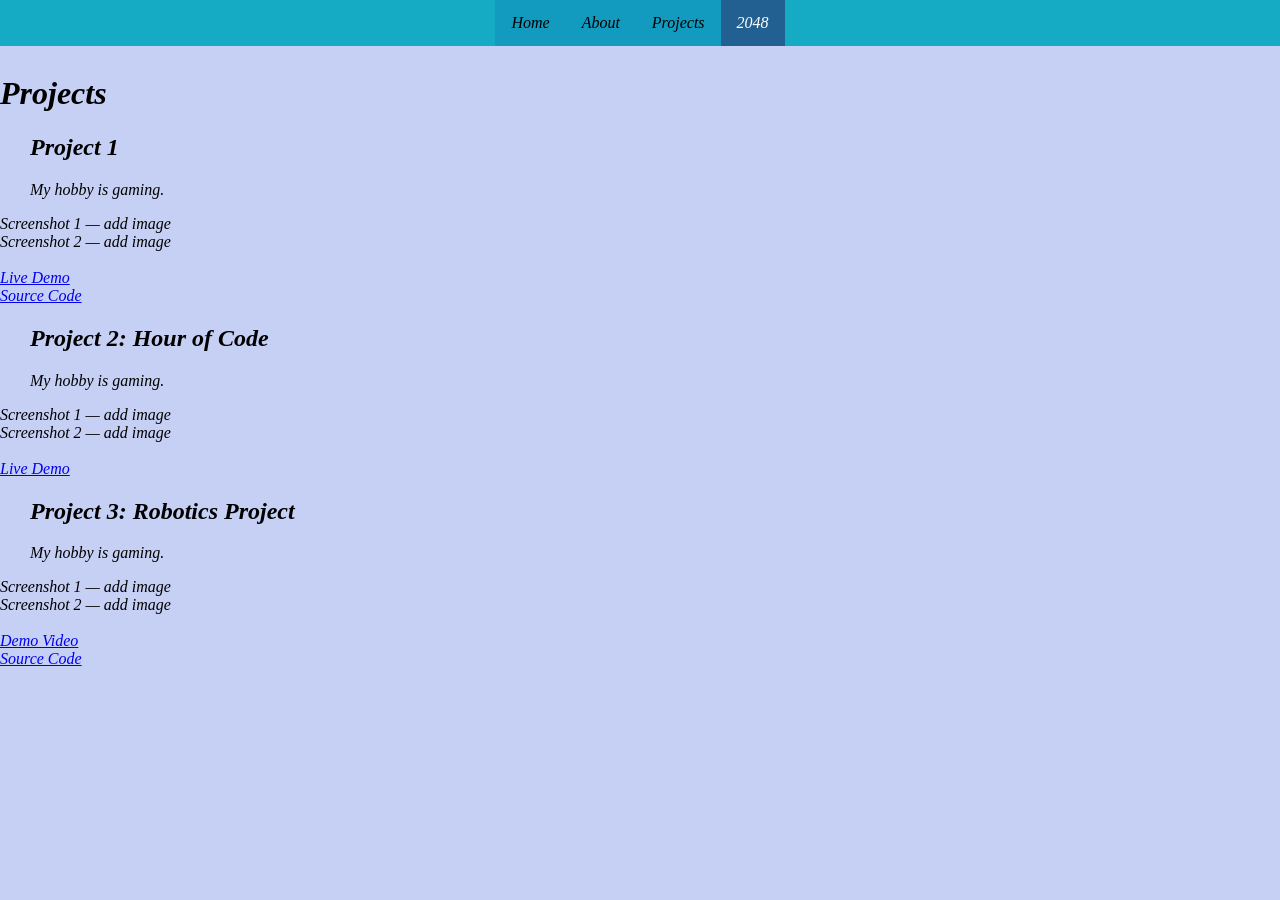
==== 2048.html @ 8c9a38ee "css shit" ====
<!DOCTYPE html>
<html>

    <head>
        <title>Projects</title>
        <meta charset="UTF-8">
        <link rel="icon" type="image/x-icon" href="./icons/2048.ico">
        <link rel="stylesheet" href="./css/2048.css">
    </head>

    <body>
        <ul class="navigation">
            <li><a href="index.html">Home</a></li>
            <li><a href="about.html">About</a></li>
            <li><a href="projects.html">Projects</a></li>
            <li><a class="active" href="2048.html">2048</a></li>
        </ul>

        <br>
        <br>
        <br>

        <h1 class="container">Projects</h1>
 
        <h2 class="container">Project 1</h2>
            <p class="container">My hobby is gaming. </p> 
            <div class="image">Screenshot 1 — add image</div>
            <div class="image">Screenshot 2 — add image</div>
            
        <br>
            
        <a href="https://az.linkedin.com/in/turkan-hajiyeva-6b5b5021a" target="_blank"> Live Demo </a>
        
        <br>
        
        <a href="https://az.linkedin.com/in/turkan-hajiyeva-6b5b5021a" target="_blank"> Source Code </a>


        <h2 class="container">Project 2: Hour of Code</h2>
           <p class="container">My hobby is gaming. </p> 
            <div class="image">Screenshot 1 — add image</div>
            <div class="image">Screenshot 2 — add image</div>
            
        <br>
            
        <a href="https://az.linkedin.com/in/turkan-hajiyeva-6b5b5021a" target="_blank"> Live Demo </a>
        
        <br>
        
        <h2 class="container">Project 3: Robotics Project</h2>
            <p class="container">My hobby is gaming. </p> 
            <div class="image">Screenshot 1 — add image</div>
            <div class="image">Screenshot 2 — add image</div>
            
        <br>
            
        <a href="https://az.linkedin.com/in/turkan-hajiyeva-6b5b5021a" target="_blank"> Demo Video </a>
        
        <br>
        
        <a href="https://az.linkedin.com/in/turkan-hajiyeva-6b5b5021a" target="_blank"> Source Code </a>
  
        <br>

        <br>


    </body>
</html>
---- css/2048.css ----
body {
    background-color: #c6d0f5;
    padding:0;
    font-style: italic;
    margin:0;
    background-image: url(https://preview.colorkit.co/color/add8e6.png?static=true);
    background-size: 1560PX;
}

hr {
    width: 50%;
    border-top: 5px dotted;
}

div.container img.container {
    border-radius: 50%;
    max-width: 100%;
    max-height:100%;
    float: left;    /* The element floats to the left of its container */
    margin-left: 200px;
    margin-right: 20px;
}

div.container img.container:hover {
    width: 220px;
    height: 220px;
    transform: scale(1.1);  /* transform: scale(x,y) defines a 2D scale transformation */
}

ul {
    list-style-type: disc;
    margin-left: 30px;
}


p {
    margin-left: 30px;
}

h2 {
    margin-left: 30px;
}

h3 {
    margin-left: 30px;
}


ul.navigation {
    display:flex;
    justify-content: center;
    position: fixed;
    top: 0;
    width: 100vw; 
    margin: 0;
    list-style-type: none;
    background-color: rgb(22, 171, 197);
    padding: 0;
}

ul.navigation li {
    background-color: rgb(19, 154, 191);
    float: left;
}

ul.navigation li a {
    display: block;
    color: black;
    text-align: center;
    padding: 14px 16px;
    text-decoration: none;
}

ul.navigation a:hover:not(.active) {
    background-color: rgb(34, 146, 177);
    color: rgb(1, 95, 196);
}

ul.navigation a.active {
    color: white;
}

.active {
    background-color: rgb(35, 96, 146);
}
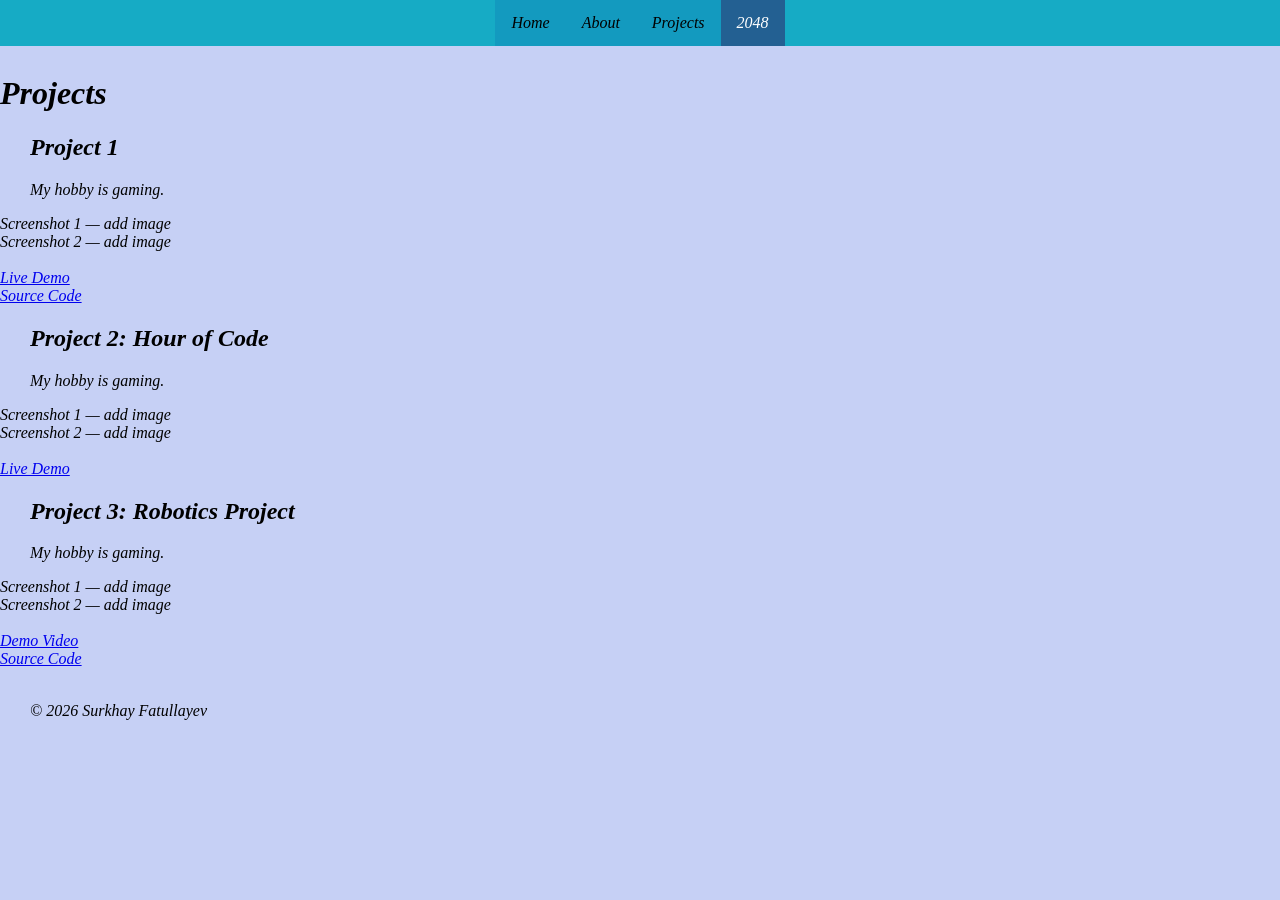
==== commit b855ce6f: "footer" ====
--- a/2048.html
+++ b/2048.html
@@ -64,6 +64,10 @@
 
         <br>
 
+        <footer>
+            <p class="footer-copy">&copy; 2026 Surkhay Fatullayev</p>
+        </footer>
+
 
     </body>
 </html>
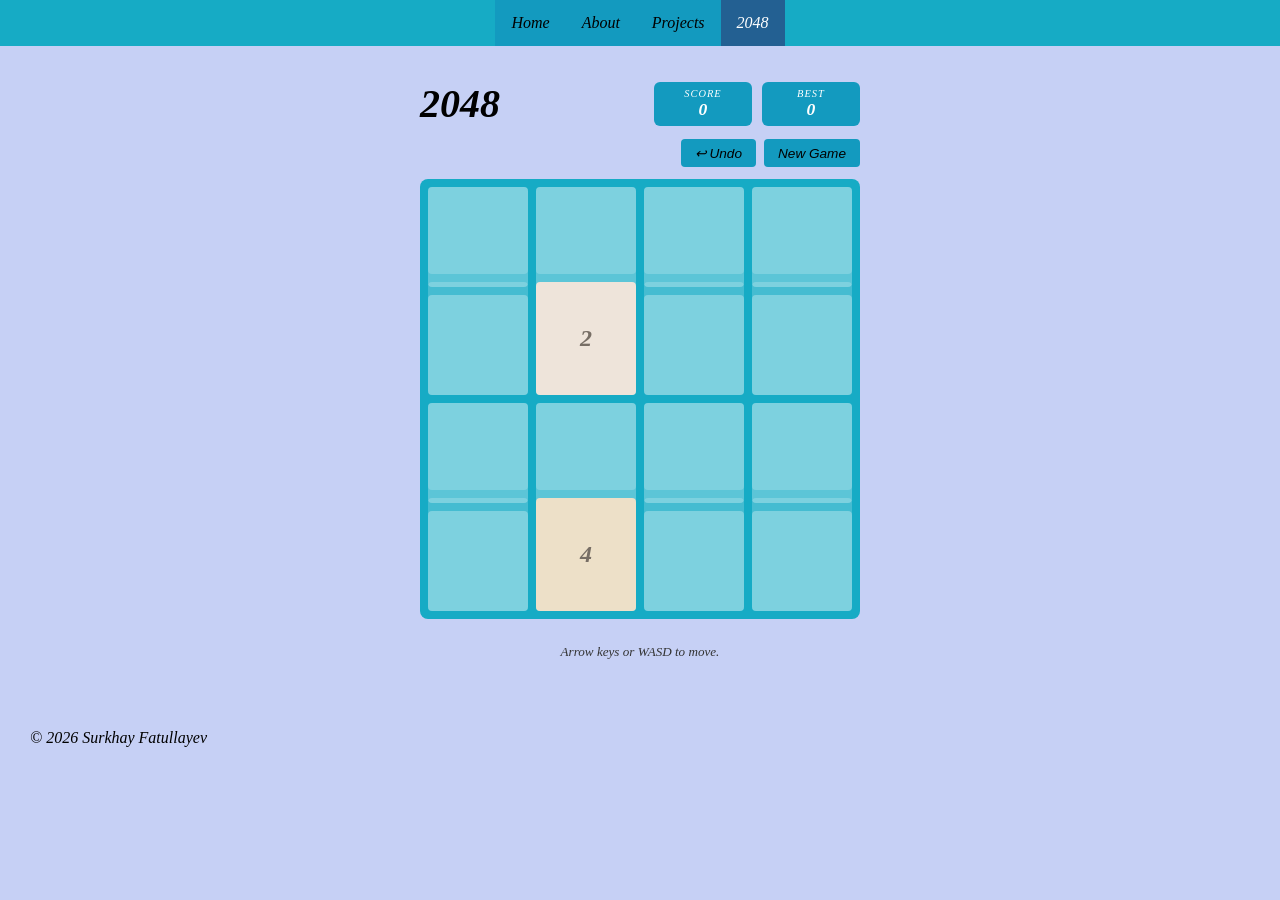
==== commit 2d3bf206: "final" ====
--- a/2048.html
+++ b/2048.html
@@ -2,10 +2,172 @@
 <html>
 
     <head>
-        <title>Projects</title>
+        <title>2048</title>
         <meta charset="UTF-8">
         <link rel="icon" type="image/x-icon" href="./icons/2048.ico">
-        <link rel="stylesheet" href="./css/2048.css">
+        <link rel="stylesheet" href="./css/index.css">
+        <style>
+            .game-wrap {
+                display: flex;
+                flex-direction: column;
+                align-items: center;
+                padding: 80px 20px 40px;
+                gap: 12px;
+            }
+
+            .game-header {
+                display: flex;
+                justify-content: space-between;
+                align-items: center;
+                width: 100%;
+                max-width: 440px;
+            }
+
+            .game-header h1 {
+                margin: 0;
+                font-size: 2.5rem;
+            }
+
+            .score-panel {
+                display: flex;
+                gap: 10px;
+            }
+
+            .score-box {
+                background: rgb(19, 154, 191);
+                border-radius: 6px;
+                padding: 6px 14px;
+                text-align: center;
+                min-width: 70px;
+            }
+
+            .score-label {
+                font-size: 0.65rem;
+                text-transform: uppercase;
+                letter-spacing: 0.1em;
+                color: white;
+            }
+
+            .score-val {
+                font-size: 1.1rem;
+                font-weight: bold;
+                color: white;
+            }
+
+            .controls-row {
+                display: flex;
+                gap: 8px;
+                width: 100%;
+                max-width: 440px;
+                justify-content: flex-end;
+            }
+
+            .ctrl-btn {
+                background: rgb(19, 154, 191);
+                border: none;
+                border-radius: 4px;
+                color: black;
+                font-style: italic;
+                font-size: 0.85rem;
+                padding: 6px 14px;
+                cursor: pointer;
+            }
+
+            .ctrl-btn:hover {
+                background: rgb(34, 146, 177);
+                color: rgb(1, 95, 196);
+            }
+
+            .board-wrap {
+                position: relative;
+                width: min(440px, 96vw);
+                aspect-ratio: 1;
+            }
+
+            .board-bg {
+                position: absolute; inset: 0;
+                display: grid;
+                grid-template-columns: repeat(4, 1fr);
+                gap: 8px;
+                padding: 8px;
+                background: rgb(22, 171, 197);
+                border-radius: 8px;
+            }
+
+            .cell-bg {
+                background: rgba(255,255,255,0.3);
+                border-radius: 4px;
+            }
+
+            .board-tiles {
+                position: absolute; inset: 0;
+                display: grid;
+                grid-template-columns: repeat(4, 1fr);
+                gap: 8px;
+                padding: 8px;
+            }
+
+            .tile {
+                border-radius: 4px;
+                display: flex;
+                align-items: center;
+                justify-content: center;
+                font-weight: bold;
+                font-size: clamp(1rem, 4vw, 1.5rem);
+                animation: tileAppear 0.15s ease both;
+            }
+
+            .tile.merged { animation: tileMerge 0.2s ease both; }
+
+            @keyframes tileAppear {
+                from { transform: scale(0.5); opacity: 0; }
+                to   { transform: scale(1);   opacity: 1; }
+            }
+
+            @keyframes tileMerge {
+                0%   { transform: scale(1); }
+                40%  { transform: scale(1.15); }
+                100% { transform: scale(1); }
+            }
+
+            .t-0    { background: rgba(255,255,255,0.2); }
+            .t-2    { background: #eee4da; color: #776e65; }
+            .t-4    { background: #ede0c8; color: #776e65; }
+            .t-8    { background: #f2b179; color: white; }
+            .t-16   { background: #f59563; color: white; }
+            .t-32   { background: #f67c5f; color: white; }
+            .t-64   { background: #f65e3b; color: white; }
+            .t-128  { background: #edcf72; color: white; font-size: clamp(0.8rem,3.5vw,1.2rem); }
+            .t-256  { background: #edcc61; color: white; font-size: clamp(0.8rem,3.5vw,1.2rem); }
+            .t-512  { background: #edc850; color: white; font-size: clamp(0.8rem,3.5vw,1.2rem); }
+            .t-1024 { background: #edc53f; color: white; font-size: clamp(0.65rem,3vw,1rem); }
+            .t-2048 { background: #edc22e; color: white; font-size: clamp(0.65rem,3vw,1rem); }
+            .t-high { background: #3c3a32; color: white; font-size: clamp(0.65rem,3vw,1rem); }
+
+            .overlay {
+                position: absolute; inset: 0;
+                background: rgba(238,228,218,0.75);
+                border-radius: 8px;
+                display: none;
+                flex-direction: column;
+                align-items: center;
+                justify-content: center;
+                gap: 12px;
+                z-index: 10;
+            }
+
+            .overlay.show { display: flex; }
+
+            .overlay-title { font-size: 2rem; margin: 0; }
+            .overlay-sub   { font-size: 0.9rem; margin: 0; }
+
+            .instructions {
+                font-size: 0.82rem;
+                color: #333;
+                text-align: center;
+                margin-left: 0;
+            }
+        </style>
     </head>
 
     <body>
@@ -16,58 +178,205 @@
             <li><a class="active" href="2048.html">2048</a></li>
         </ul>
 
-        <br>
-        <br>
-        <br>
-
-        <h1 class="container">Projects</h1>
- 
-        <h2 class="container">Project 1</h2>
-            <p class="container">My hobby is gaming. </p> 
-            <div class="image">Screenshot 1 — add image</div>
-            <div class="image">Screenshot 2 — add image</div>
-            
-        <br>
-            
-        <a href="https://az.linkedin.com/in/turkan-hajiyeva-6b5b5021a" target="_blank"> Live Demo </a>
-        
-        <br>
-        
-        <a href="https://az.linkedin.com/in/turkan-hajiyeva-6b5b5021a" target="_blank"> Source Code </a>
-
-
-        <h2 class="container">Project 2: Hour of Code</h2>
-           <p class="container">My hobby is gaming. </p> 
-            <div class="image">Screenshot 1 — add image</div>
-            <div class="image">Screenshot 2 — add image</div>
-            
-        <br>
-            
-        <a href="https://az.linkedin.com/in/turkan-hajiyeva-6b5b5021a" target="_blank"> Live Demo </a>
-        
-        <br>
-        
-        <h2 class="container">Project 3: Robotics Project</h2>
-            <p class="container">My hobby is gaming. </p> 
-            <div class="image">Screenshot 1 — add image</div>
-            <div class="image">Screenshot 2 — add image</div>
-            
-        <br>
-            
-        <a href="https://az.linkedin.com/in/turkan-hajiyeva-6b5b5021a" target="_blank"> Demo Video </a>
-        
-        <br>
-        
-        <a href="https://az.linkedin.com/in/turkan-hajiyeva-6b5b5021a" target="_blank"> Source Code </a>
-  
-        <br>
-
-        <br>
+        <div class="game-wrap">
+
+            <div class="game-header">
+                <h1>2048</h1>
+                <div class="score-panel">
+                    <div class="score-box">
+                        <div class="score-label">Score</div>
+                        <div class="score-val" id="score">0</div>
+                    </div>
+                    <div class="score-box">
+                        <div class="score-label">Best</div>
+                        <div class="score-val" id="best">0</div>
+                    </div>
+                </div>
+            </div>
+
+            <div class="controls-row">
+                <button class="ctrl-btn" id="undo-btn">↩ Undo</button>
+                <button class="ctrl-btn" id="new-btn">New Game</button>
+            </div>
+
+            <div class="board-wrap" id="board-wrap">
+                <div class="board-bg" id="board-bg"></div>
+                <div class="board-tiles" id="board-tiles"></div>
+                <div class="overlay" id="overlay">
+                    <p class="overlay-title" id="overlay-title">Game Over</p>
+                    <p class="overlay-sub" id="overlay-sub">No more moves!</p>
+                    <button class="ctrl-btn" id="overlay-btn">Play Again</button>
+                </div>
+            </div>
+
+            <p class="instructions">Arrow keys or WASD to move.</p>
+
+        </div>
 
         <footer>
             <p class="footer-copy">&copy; 2026 Surkhay Fatullayev</p>
         </footer>
 
+        <script>
+        (() => {
+            const SIZE = 4;
+            let grid, score, best, prevGrid, prevScore, won;
+
+            const $ = id => document.getElementById(id);
+            const scoreEl = $('score'), bestEl = $('best'), tilesEl = $('board-tiles');
+            const overlay = $('overlay'), overlayTitle = $('overlay-title'), overlaySub = $('overlay-sub');
+
+            const bgEl = $('board-bg');
+            for (let i = 0; i < SIZE * SIZE; i++) {
+                const d = document.createElement('div');
+                d.className = 'cell-bg';
+                bgEl.appendChild(d);
+            }
+
+            function emptyGrid() { return Array.from({ length: SIZE }, () => Array(SIZE).fill(0)); }
+            function cloneGrid(g) { return g.map(r => [...r]); }
+
+            function addRandom(g) {
+                const empty = [];
+                g.forEach((row, r) => row.forEach((v, c) => { if (!v) empty.push([r, c]); }));
+                if (!empty.length) return false;
+                const [r, c] = empty[Math.floor(Math.random() * empty.length)];
+                g[r][c] = Math.random() < 0.9 ? 2 : 4;
+                return true;
+            }
+
+            function init() {
+                grid = emptyGrid(); score = 0; won = false; prevGrid = null; prevScore = 0;
+                addRandom(grid); addRandom(grid);
+                best = parseInt(localStorage.getItem('2048best') || '0');
+                overlay.classList.remove('show');
+                render(); updateScores();
+            }
+
+            function slideRow(row) {
+                let vals = row.filter(v => v), merged = [], gained = 0;
+                for (let i = 0; i < vals.length; i++) {
+                    if (i + 1 < vals.length && vals[i] === vals[i + 1]) {
+                        const m = vals[i] * 2;
+                        merged.push({ val: m, isMerge: true });
+                        gained += m; i++;
+                    } else {
+                        merged.push({ val: vals[i], isMerge: false });
+                    }
+                }
+                while (merged.length < SIZE) merged.push({ val: 0, isMerge: false });
+                return { cells: merged, gained };
+            }
+
+            function move(dir) {
+                prevGrid = cloneGrid(grid); prevScore = score;
+                let moved = false, merges = [], gained = 0;
+                const rotate     = g => g[0].map((_, c) => g.map(r => r[c]).reverse());
+                const rotateBack = g => g[0].map((_, c) => g.map(r => r[SIZE - 1 - c]));
+                let g = cloneGrid(grid);
+                if (dir === 'up')    g = rotate(g);
+                if (dir === 'down')  g = rotateBack(g);
+                if (dir === 'right') g = g.map(r => [...r].reverse());
+                g = g.map((row, r) => {
+                    const { cells, gained: g2 } = slideRow(row);
+                    gained += g2;
+                    row.forEach((v, c) => {
+                        if (v !== cells[c].val) moved = true;
+                        if (cells[c].isMerge) merges.push([r, c]);
+                    });
+                    return cells.map(x => x.val);
+                });
+                if (dir === 'up')    g = rotateBack(g);
+                if (dir === 'down')  g = rotate(g);
+                if (dir === 'right') g = g.map(r => [...r].reverse());
+                if (!moved) return;
+                score += gained;
+                if (score > best) { best = score; localStorage.setItem('2048best', best); }
+                grid = g;
+                addRandom(grid);
+                render(merges); updateScores(); checkEnd();
+            }
+
+            function canMove(g) {
+                for (let r = 0; r < SIZE; r++)
+                    for (let c = 0; c < SIZE; c++) {
+                        if (!g[r][c]) return true;
+                        if (c + 1 < SIZE && g[r][c] === g[r][c+1]) return true;
+                        if (r + 1 < SIZE && g[r][c] === g[r+1][c]) return true;
+                    }
+                return false;
+            }
+
+            function checkEnd() {
+                if (!won && grid.some(r => r.includes(2048))) {
+                    won = true;
+                    overlayTitle.textContent = '🏆 You Win!';
+                    overlaySub.textContent = 'You reached 2048! Keep going?';
+                    $('overlay-btn').textContent = 'Keep Playing';
+                    overlay.classList.add('show'); return;
+                }
+                if (!canMove(grid)) {
+                    overlayTitle.textContent = 'Game Over';
+                    overlaySub.textContent = 'Final score: ' + score;
+                    $('overlay-btn').textContent = 'Play Again';
+                    overlay.classList.add('show');
+                }
+            }
+
+            function tileClass(val) {
+                if (!val) return 't-0';
+                if (val <= 2048) return 't-' + val;
+                return 't-high';
+            }
+
+            function render(merges = []) {
+                tilesEl.innerHTML = '';
+                const mergeSet = new Set(merges.map(([r, c]) => r * SIZE + c));
+                grid.forEach((row, r) => row.forEach((val, c) => {
+                    const d = document.createElement('div');
+                    d.className = `tile ${tileClass(val)}`;
+                    if (mergeSet.has(r * SIZE + c) && val) d.classList.add('merged');
+                    d.textContent = val || '';
+                    tilesEl.appendChild(d);
+                }));
+            }
+
+            function updateScores() {
+                scoreEl.textContent = score;
+                bestEl.textContent  = best;
+            }
+
+            document.addEventListener('keydown', e => {
+                const map = { ArrowUp:'up', ArrowDown:'down', ArrowLeft:'left', ArrowRight:'right',
+                              w:'up', s:'down', a:'left', d:'right', W:'up', S:'down', A:'left', D:'right' };
+                if (map[e.key]) { e.preventDefault(); move(map[e.key]); }
+            });
+
+            let tx = 0, ty = 0;
+            const board = $('board-wrap');
+            board.addEventListener('touchstart', e => { tx = e.touches[0].clientX; ty = e.touches[0].clientY; }, { passive: true });
+            board.addEventListener('touchend', e => {
+                const dx = e.changedTouches[0].clientX - tx, dy = e.changedTouches[0].clientY - ty;
+                if (Math.max(Math.abs(dx), Math.abs(dy)) < 20) return;
+                if (Math.abs(dx) > Math.abs(dy)) move(dx > 0 ? 'right' : 'left');
+                else move(dy > 0 ? 'down' : 'up');
+            }, { passive: true });
+
+            $('new-btn').addEventListener('click', init);
+            $('undo-btn').addEventListener('click', () => {
+                if (!prevGrid) return;
+                grid = prevGrid; score = prevScore; prevGrid = null;
+                overlay.classList.remove('show');
+                render(); updateScores();
+            });
+            $('overlay-btn').addEventListener('click', () => {
+                if (won && canMove(grid)) { overlay.classList.remove('show'); won = false; }
+                else init();
+            });
+
+            init();
+        })();
+        </script>
 
     </body>
 </html>
--- a/css/index.css
+++ b/css/index.css
@@ -0,0 +1,85 @@
+body {
+    background-color: #c6d0f5;
+    padding:0;
+    font-style: italic;
+    margin:0;
+    background-image: url(https://preview.colorkit.co/color/add8e6.png?static=true);
+    background-size: 1560PX;
+}
+
+hr {
+    width: 50%;
+    border-top: 5px dotted;
+}
+
+div.container img.container {
+    border-radius: 30%;
+    max-width: 50%;
+    max-height:90%;
+    float: left;    
+    margin-left: 100px;
+    margin-right: 20px;
+}
+
+div.container img.container:hover {
+    width: 195px;
+    height: 250px;
+    transform: scale(1.1);  
+}
+
+ul {
+    list-style-type: disc;
+    margin-left: 30px;
+}
+
+
+p {
+    margin-left: 30px;
+}
+
+h2 {
+    margin-left: 30px;
+}
+
+h3 {
+    margin-left: 30px;
+}
+
+
+ul.navigation {
+    display:flex;
+    justify-content: center;
+    position: fixed;
+    top: 0;
+    width: 100vw; 
+    margin: 0;
+    list-style-type: none;
+    background-color: rgb(22, 171, 197);
+    padding: 0;
+}
+
+ul.navigation li {
+    background-color: rgb(19, 154, 191);
+    float: left;
+}
+
+ul.navigation li a {
+    display: block;
+    color: black;
+    text-align: center;
+    padding: 14px 16px;
+    text-decoration: none;
+}
+
+ul.navigation a:hover:not(.active) {
+    background-color: rgb(34, 146, 177);
+    color: rgb(1, 95, 196);
+}
+
+ul.navigation a.active {
+    color: white;
+}
+
+.active {
+    background-color: rgb(35, 96, 146);
+}
